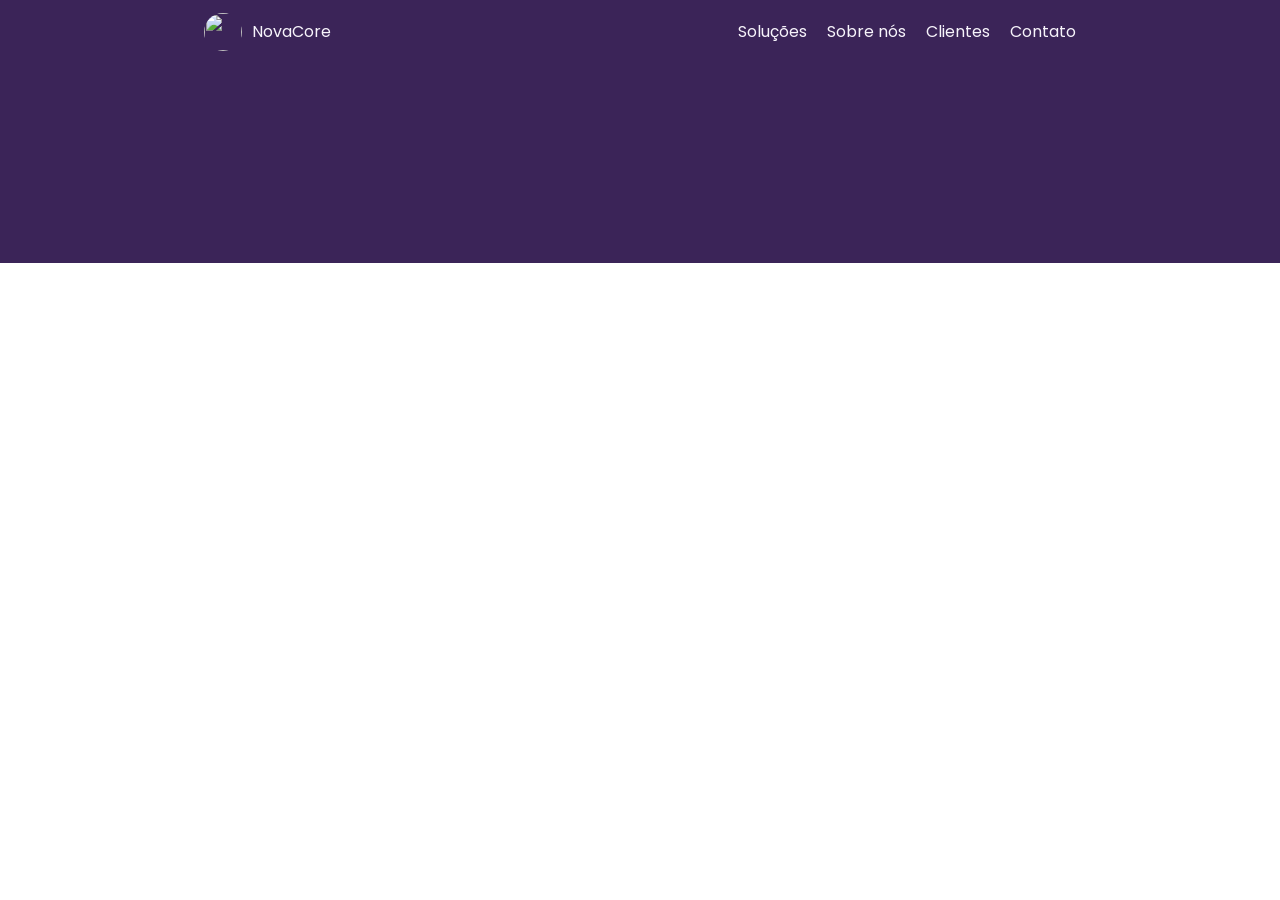
==== NovaCare/index.html @ efee4540 "feat: add exercício NovaCora" ====
<!DOCTYPE html>
<html lang="en">
<head>
    <meta charset="UTF-8">
    <meta name="viewport" content="width=device-width, initial-scale=1.0">
    <title>Document</title>
    <link rel="stylesheet" href="./css/reset.css">
    <link rel="stylesheet" href="./css/variables.css">
    <link rel="stylesheet" href="./css/css.css">
</head>
<body>
    <nav>
        <div id="logo">
            <img src="https://picsum.photos/100/100" alt="">
            <h1>NovaCore</h1>
        </div>
        <div id="links">
            <a href="">Soluções</a>
            <a href="">Sobre nós</a>
            <a href="">Clientes</a>
            <a href="">Contato</a>
        </div>
    </nav>
    <section id="hero" class="section">
        
    </section>
</body>

</html>
---- NovaCare/css/variables.css ----
@import url('https://fonts.googleapis.com/css2?family=Poppins:ital,wght@0,100;0,200;0,300;0,400;0,500;0,600;0,700;0,800;0,900;1,100;1,200;1,300;1,400;1,500;1,600;1,700;1,800;1,900&display=swap');

:root {
    --primary: #3B2458;
    --secondary: #0B0A12;
    --title-color: #F7F4FB;
    --title-font: "Poppins", sans-serif;
}
---- NovaCare/css/css.css ----
nav{
    display: flex;
    flex-direction: row;
    background-color: var(--primary);
    justify-content: space-around;
    align-items: center;
    height: 7vh;

    img {
        width: 38px;
        height: 38px;
        border-radius: 100%;
    }
    
    h1 {
        color: var(--title-color);
        font-family: var(--title-font);
    }

}

#logo {
    display: flex;
    align-items: center;
    gap: 10px;
}

#links {
    display: flex;
    font-family: var(--title-font);
    gap: 20px;
    a {
        color: var(--title-color);
        text-decoration: none;
    }
}

.section {
    height: 200px;
}

#hero {
    background-color: var(--primary);
}
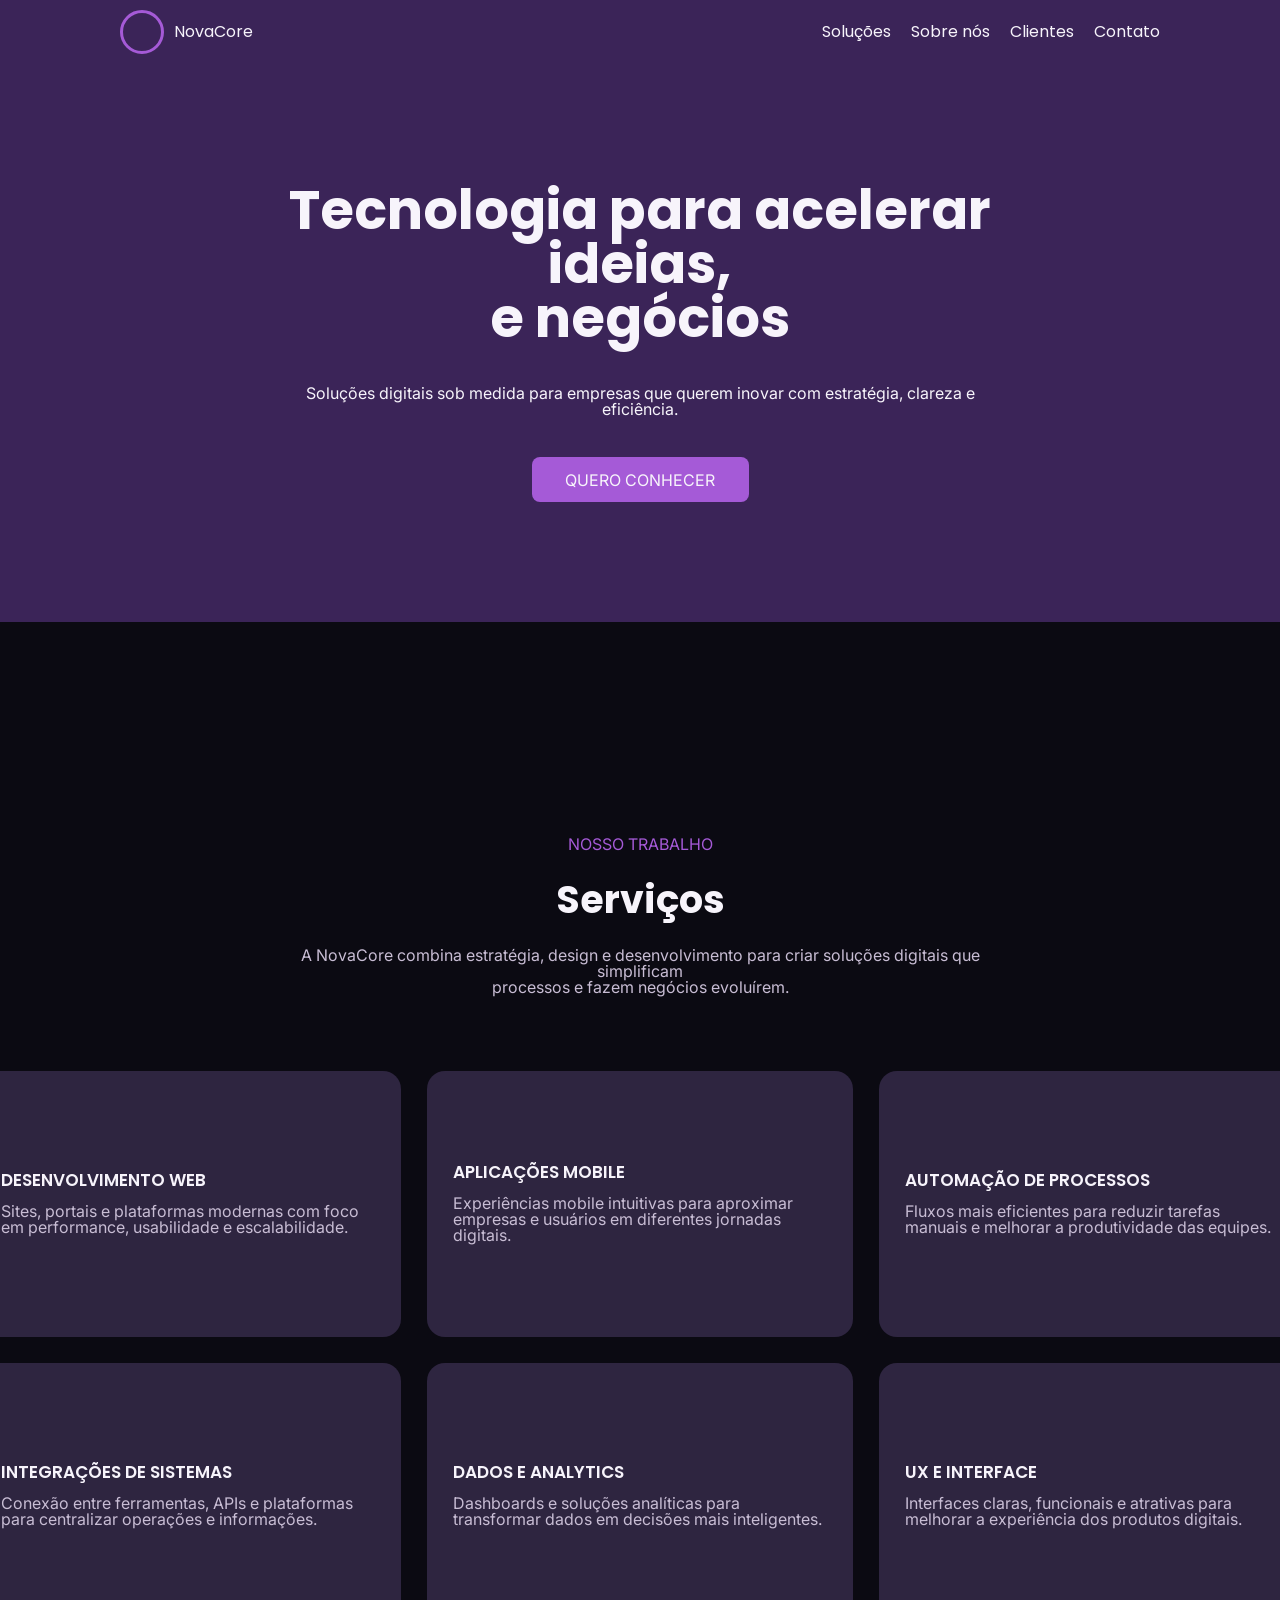
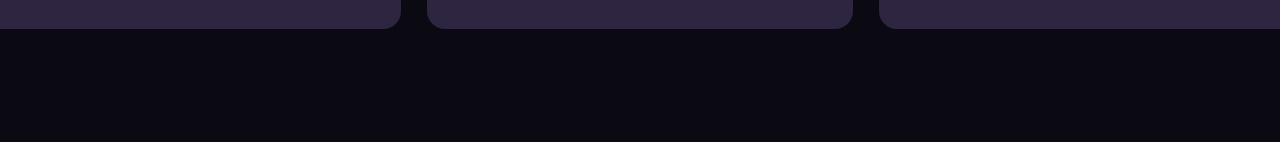
==== commit ef2e621e: "feat: add seção hero e servições" ====
--- a/NovaCare/index.html
+++ b/NovaCare/index.html
@@ -6,12 +6,12 @@
     <title>Document</title>
     <link rel="stylesheet" href="./css/reset.css">
     <link rel="stylesheet" href="./css/variables.css">
-    <link rel="stylesheet" href="./css/css.css">
+    <link rel="stylesheet" href="./css/style.css">
 </head>
 <body>
     <nav>
         <div id="logo">
-            <img src="https://picsum.photos/100/100" alt="">
+            <div id="icon-logo"></div>
             <h1>NovaCore</h1>
         </div>
         <div id="links">
@@ -22,7 +22,40 @@
         </div>
     </nav>
     <section id="hero" class="section">
-        
+        <h1>Tecnologia para acelerar <br> ideias, <br> e negócios</h1>
+        <p>Soluções digitais sob medida para empresas que querem inovar com estratégia, clareza e <br> eficiência.</p>
+        <div id="btn-hero" class="btn">QUERO CONHECER</div>
+    </section>
+    <section id="services" class="section">
+        <p><span id="eyebrow">NOSSO TRABALHO</span></p>
+        <h2 id="title">Serviços</h2>
+        <p id="subtitle">A NovaCore combina estratégia, design e desenvolvimento para criar soluções digitais que simplificam <br> processos e fazem negócios evoluírem.</p>
+        <div class="grade">
+            <div class="card">
+                <h3 class="card-title">DESENVOLVIMENTO WEB</h3>
+                <p class="card-subtitle">Sites, portais e plataformas modernas com foco em performance, usabilidade e escalabilidade.</p>
+            </div>
+            <div class="card">
+                <h3 class="card-title">APLICAÇÕES MOBILE</h3>
+                <p class="card-subtitle">Experiências mobile intuitivas para aproximar empresas e usuários em diferentes jornadas digitais.</p>
+            </div>
+            <div class="card">
+                <h3 class="card-title">AUTOMAÇÃO DE PROCESSOS</h3>
+                <p class="card-subtitle">Fluxos mais eficientes para reduzir tarefas manuais e melhorar a produtividade das equipes.</p>
+            </div>
+            <div class="card">
+                <h3 class="card-title">INTEGRAÇÕES DE SISTEMAS</h3>
+                <p class="card-subtitle">Conexão entre ferramentas, APIs e plataformas para centralizar operações e informações.</p>
+            </div>
+            <div class="card">
+                <h3 class="card-title">DADOS E ANALYTICS</h3>
+                <p class="card-subtitle">Dashboards e soluções analíticas para transformar dados em decisões mais inteligentes.</p>
+            </div>
+            <div class="card">
+                <h3 class="card-title">UX E INTERFACE</h3>
+                <p class="card-subtitle">Interfaces claras, funcionais e atrativas para melhorar a experiência dos produtos digitais.</p>
+            </div>
+        </div>
     </section>
 </body>
 
--- a/NovaCare/css/variables.css
+++ b/NovaCare/css/variables.css
@@ -1,8 +1,13 @@
 @import url('https://fonts.googleapis.com/css2?family=Poppins:ital,wght@0,100;0,200;0,300;0,400;0,500;0,600;0,700;0,800;0,900;1,100;1,200;1,300;1,400;1,500;1,600;1,700;1,800;1,900&display=swap');
+@import url('https://fonts.googleapis.com/css2?family=Inter:ital,opsz,wght@0,14..32,100..900;1,14..32,100..900&family=Roboto:ital,wght@0,100..900;1,100..900&display=swap');
 
 :root {
-    --primary: #3B2458;
-    --secondary: #0B0A12;
+    --light: #3B2458;
+    --dark: #0B0A12;
     --title-color: #F7F4FB;
+    --subtitle-color: #C8BDD4;
     --title-font: "Poppins", sans-serif;
+    --subtitle-font: "Inter", sans-serif;
+    --btn-color: #A55AD7;
+    --card-color: #2E2540;
 }
--- a/NovaCare/css/style.css
+++ b/NovaCare/css/style.css
@@ -0,0 +1,157 @@
+nav{
+    display: flex;
+    flex-direction: row;
+    background-color: var(--light);
+    justify-content: space-between;
+    align-items: center;
+    height: 7vh;
+    padding: 0 120px;
+
+    img {
+        width: 38px;
+        height: 38px;
+        border-radius: 100%;
+    }
+    
+    h1 {
+        color: var(--title-color);
+        font-family: var(--title-font);
+    }
+
+}
+
+#logo {
+    display: flex;
+    align-items: center;
+    gap: 10px;
+}
+
+#icon-logo {
+    border-radius: 100%;
+    border: 3px solid var(--btn-color);
+    width: 38px;
+    height: 38px;
+}
+
+#links {
+    display: flex;
+    font-family: var(--title-font);
+    gap: 20px;
+    a {
+        color: var(--title-color);
+        text-decoration: none;
+    }
+}
+
+.section {
+    display: flex;
+    justify-content: center;
+    padding: 0 270px;
+
+    h1{
+        color: var(--title-color);
+        font-family: var(--title-font);
+        font-size: 54px;
+        font-weight: 700;
+    }
+
+}
+
+#hero {
+    flex-direction: column;
+    gap: 40px;
+    background-color: var(--light);
+    text-align: center;
+    align-items: center;
+    height: 559px;
+
+    p {
+        font-family: var(--subtitle-font);
+        color: var(--title-color);
+        font-weight: 400;
+    }
+}
+
+.btn {
+    background-color: var(--btn-color);
+    color: var(--title-color);
+    font-family: var(--subtitle-font);
+    padding: 15px 0;
+    border-radius: 8px;
+    display: flex;
+    justify-content: center;
+    align-items: center;
+    transition: background-color 0.3s ease-in-out, transform 0.3s ease;
+    cursor: pointer;
+}
+
+.btn:hover{
+    background-color: var(--light);
+    border: 2px solid var(--btn-color);
+    transform: scale(1.05);
+}
+
+#btn-hero {
+    padding: 0 26px;
+    width: 165px;
+    height: 45px;
+}
+
+#services {
+    flex-direction: column;
+    align-items: center;
+    background-color: var(--dark);
+    height: 1020px;
+    padding-top: 100px;
+    gap: 28px;
+}
+
+#eyebrow {
+    color: var(--btn-color);
+    font-family: var(--subtitle-font);
+}
+
+#title {
+    color: var(--title-color);
+    font-family: var(--title-font);
+    font-weight: 700;
+    font-size: 38px;
+}
+
+#subtitle {
+    color: var(--subtitle-color);
+    font-family: var(--subtitle-font);
+    text-align: center;
+}
+
+.grade {
+    display: grid;
+    grid-template-columns: repeat(3, auto);
+    grid-template-rows: repeat(2, auto);
+    gap: 26px;
+    padding-top: 48px;
+}
+
+.card {
+    display: flex;
+    flex-direction: column;
+    justify-content: center;
+    background-color: var(--card-color);
+    height: 210px;
+    width: 374px;
+    padding: 28px 26px;
+    gap: 14px;
+    border-radius: 18px;
+}
+
+.card-title {
+    font-family: var(--title-font);
+    font-weight: 600;
+    font-size: 17px;
+    color: var(--title-color);
+}
+
+.card-subtitle {
+    color: var(--subtitle-color);
+    font-family: var(--subtitle-font)
+}
